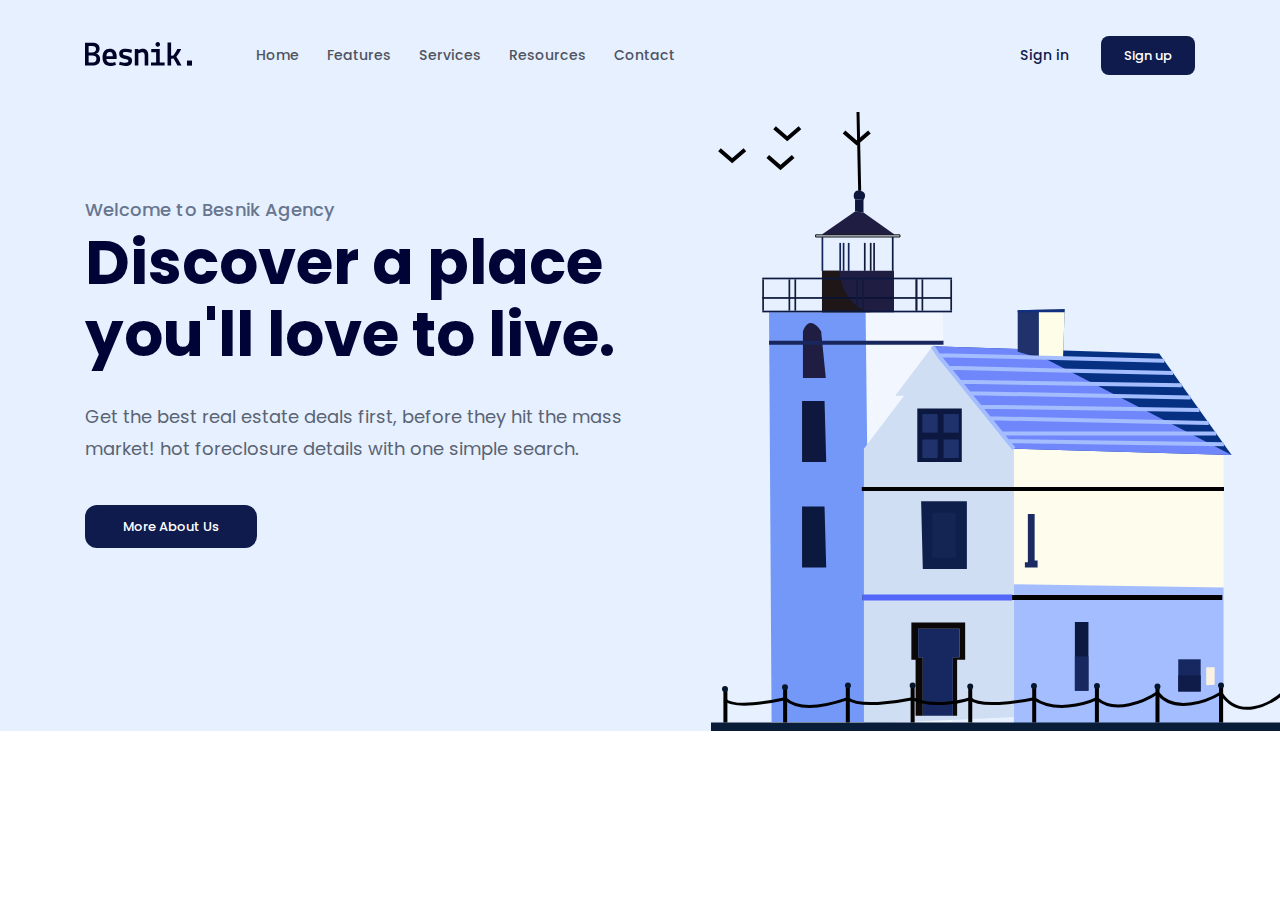
==== Project_01/Index.html @ 4d3e9d17 "add Project 01" ====
﻿<!DOCTYPE html>
<html lang="en">
<head>
    <meta charset="UTF-8">
    <meta name="viewport" content="width=device-width, initial-scale=1.0">
    <title>My Project 01</title>
    <!-- Reset -->
    <link rel="stylesheet" href="./assets/css/reset.css">
    <!-- Favicon -->

    <!-- Font -->
    <link rel="stylesheet" href="./assets/fonts/stylesheet.css">
    <!-- Style -->
    <link rel="stylesheet" href="./assets/css/style.css">
</head>
<body>
    <div class="app">
        <!-- Header -->
        <header class="header">            
            <div class="content">
                <div class="menu">
                    <!-- logo -->
                    <div class="logo">
                        <a href="#!"><img src="./assets/images/logo.svg" alt="Besnik"></a>
                    </div>
                    <!-- Navigation -->
                    <nav class="nav">
                        <ul>
                            <li>
                                <a href="#!">Home</a>
                            </li>
                            <li>
                                <a href="#!">Features</a>
                            </li>
                            <li>
                                <a href="#!">Services</a>
                            </li>
                            <li>
                                <a href="#!">Resources</a>
                            </li>
                            <li>
                                <a href="#!">Contact</a>
                            </li>
                        </ul>
                    </nav>
                    <!-- Action -->
                    <div class="header-action">
                        <a href="#!" class="link">Sign in</a>        
                        <a href="#!" class="btn btn-header">Sign up</a>        
                    </div>
                </div>
            </div>
        </header>
        <!-- Main -->
        <main class="main">
            <div class="hero-wrap">
                <div class="content">
                    <div class="hero">
                        <div class="hero-info">
                            <p class="sub-title">Welcome to Besnik Agency</p>
                            <h1 class="title line-clamp">Discover a place you'll love to live.</h1>
                            <p class="desc line-clamp">Get the best real estate deals first,
                                before they hit the mass market! hot foreclosure details with one simple search.</p>
                            <a href="#!" class="btn btn-act">More About Us</a>
                        </div>
                        <img class="hero-img" src="./assets/images/hero-img.svg" alt="">
                    </div>
                </div>
            </div>
        </main>
        <!-- Footer -->
        <footer class="footer">

        </footer>
    </div>
</body>
</html>
---- Project_01/assets/fonts/stylesheet.css ----
/* =================== Poppins ================ */

@font-face {
    font-family: 'Poppins';
    src: url('./poppins/Poppins-ExtraBold.woff2') format('woff2'),
        url('./poppins/Poppins-ExtraBold.woff') format('woff');
    font-weight: bold;
    font-style: normal;
    font-display: swap;
}

@font-face {
    font-family: 'Poppins';
    src: url('./poppins/Poppins-Bold.woff2') format('woff2'),
        url('./poppins/Poppins-Bold.woff') format('woff');
    font-weight: bold;
    font-style: normal;
    font-display: swap;
}

@font-face {
    font-family: 'Poppins';
    src: url('./poppins/Poppins-BlackItalic.woff2') format('woff2'),
        url('./poppins/Poppins-BlackItalic.woff') format('woff');
    font-weight: 900;
    font-style: italic;
    font-display: swap;
}

@font-face {
    font-family: 'Poppins';
    src: url('./poppins/Poppins-BoldItalic.woff2') format('woff2'),
        url('./poppins/Poppins-BoldItalic.woff') format('woff');
    font-weight: bold;
    font-style: italic;
    font-display: swap;
}

@font-face {
    font-family: 'Poppins';
    src: url('./poppins/Poppins-Black.woff2') format('woff2'),
        url('./poppins/Poppins-Black.woff') format('woff');
    font-weight: 900;
    font-style: normal;
    font-display: swap;
}

@font-face {
    font-family: 'Poppins';
    src: url('./poppins/Poppins-ExtraLight.woff2') format('woff2'),
        url('./poppins/Poppins-ExtraLight.woff') format('woff');
    font-weight: 200;
    font-style: normal;
    font-display: swap;
}

@font-face {
    font-family: 'Poppins';
    src: url('./poppins/Poppins-Italic.woff2') format('woff2'),
        url('./poppins/Poppins-Italic.woff') format('woff');
    font-weight: normal;
    font-style: italic;
    font-display: swap;
}

@font-face {
    font-family: 'Poppins';
    src: url('./poppins/Poppins-ExtraLightItalic.woff2') format('woff2'),
        url('./poppins/Poppins-ExtraLightItalic.woff') format('woff');
    font-weight: 200;
    font-style: italic;
    font-display: swap;
}

@font-face {
    font-family: 'Poppins';
    src: url('./poppins/Poppins-Light.woff2') format('woff2'),
        url('./poppins/Poppins-Light.woff') format('woff');
    font-weight: 300;
    font-style: normal;
    font-display: swap;
}

@font-face {
    font-family: 'Poppins';
    src: url('./poppins/Poppins-ExtraBoldItalic.woff2') format('woff2'),
        url('./poppins/Poppins-ExtraBoldItalic.woff') format('woff');
    font-weight: bold;
    font-style: italic;
    font-display: swap;
}

@font-face {
    font-family: 'Poppins';
    src: url('./poppins/Poppins-LightItalic.woff2') format('woff2'),
        url('./poppins/Poppins-LightItalic.woff') format('woff');
    font-weight: 300;
    font-style: italic;
    font-display: swap;
}

@font-face {
    font-family: 'Poppins';
    src: url('./poppins/Poppins-Medium.woff2') format('woff2'),
        url('./poppins/Poppins-Medium.woff') format('woff');
    font-weight: 500;
    font-style: normal;
    font-display: swap;
}

@font-face {
    font-family: 'Poppins';
    src: url('./poppins/Poppins-Regular.woff2') format('woff2'),
        url('./poppins/Poppins-Regular.woff') format('woff');
    font-weight: normal;
    font-style: normal;
    font-display: swap;
}

@font-face {
    font-family: 'Poppins';
    src: url('./poppins/Poppins-Thin.woff2') format('woff2'),
        url('./poppins/Poppins-Thin.woff') format('woff');
    font-weight: 100;
    font-style: normal;
    font-display: swap;
}

@font-face {
    font-family: 'Poppins';
    src: url('./poppins/Poppins-SemiBold.woff2') format('woff2'),
        url('./poppins/Poppins-SemiBold.woff') format('woff');
    font-weight: 600;
    font-style: normal;
    font-display: swap;
}

@font-face {
    font-family: 'Poppins';
    src: url('./poppins/Poppins-SemiBoldItalic.woff2') format('woff2'),
        url('./poppins/Poppins-SemiBoldItalic.woff') format('woff');
    font-weight: 600;
    font-style: italic;
    font-display: swap;
}

@font-face {
    font-family: 'Poppins';
    src: url('./poppins/Poppins-MediumItalic.woff2') format('woff2'),
        url('./poppins/Poppins-MediumItalic.woff') format('woff');
    font-weight: 500;
    font-style: italic;
    font-display: swap;
}

@font-face {
    font-family: 'Poppins';
    src: url('./poppins/Poppins-ThinItalic.woff2') format('woff2'),
        url('./poppins/Poppins-ThinItalic.woff') format('woff');
    font-weight: 100;
    font-style: italic;
    font-display: swap;
}
---- Project_01/assets/css/style.css ----
﻿
:root{
    --btn-color : #0F1B4C;
    --title-color: #000339;
    --desc-color: #5A6473;
}

html, body{
    scroll-behavior: smooth;
}

html{
    font-size: 62.5%;
}

body{
    font-family: 'Poppins', sans-serif;
    font-size: 1.6rem;
    box-sizing: border-box;
}

a{
    text-decoration: none;
}

/* ===== Common ===== */
.content{
    width: 1110px;
    max-width: calc(100% - 24px);
    margin-left: auto;
    margin-right: auto;
}

.btn{
    background-color: var(--btn-color);
    padding: 1.5rem 3.8rem;    
    border-radius: 12px;
    color: #FFFFFF;
    font-size: 1.3rem;
    font-weight: 500;
}

.line-clamp{
    display: -webkit-box;
    -webkit-line-clamp: var(--line-clamp, 2);
    -webkit-box-orient: vertical;
    overflow: hidden;
    word-break: break-all;
}

/* ===== Header ===== */
.header{
    background: #E6F0FF;
    padding-top: 2.6rem;
}

.menu{
    display: flex;
    align-items: center;
    padding: 1.2rem 0rem;
}

.nav{
    margin-left: 5rem;
}

.nav ul{
    display: flex;
}

.nav ul a{
    display:  inline-block;
    position: relative;
    color: #4F5361;
    padding: 1rem 1.4rem;
    font-size: 1.4rem;
    font-style: normal;
    font-weight: 500;
}

.nav ul a::after{
    content: "";
    position: absolute;
    transform-origin: center;
    display: block;
    width: calc(100% - 2.8rem);
    transform: scale(0,0);
    height: 2px;
    border-radius: 0.7px;
    background: var(--btn-color);
}

.nav ul a:hover::after{
    transform: scale(1,1);
    transition: transform 0.3s linear;
}

.header-action{
    margin-left: auto;
}

.header-action .link{
    padding: 10px;
    color: var(--btn-color);
    font-size: 1.4rem;
    font-weight: 500;
}

.header-action .btn-header{
    padding: 1rem 2.3rem;
    margin-left: 1.8rem;
    border-radius: 8px;
}

/* ===== Main ====== */
.hero-wrap{
    padding-top: 2.7rem;
    background: #E6F0FF;
    
}

.hero{
    display: flex;
    position: relative;
    min-height: 62rem ;
}

.hero-info{
    margin: 9rem 0rem;
    width: 559px;   
}

.hero-info .sub-title{
    color: #687690;
    font-size: 1.8rem;
    font-weight: 500;
    letter-spacing: 0.18px;
}

.hero-info .title{
    margin-top: 0.8rem;
    color: #000336;
    font-size: 6.1rem;
    font-weight: 700;
    line-height: 1.18;
}

.hero-info .desc{
    margin-top: 3rem;
    color: var(--desc-color);
    font-size: 1.8rem;
    font-weight: 400;
    line-height: 1.77;
    font-style: normal;
}

.hero-info .btn-act{
    display: inline-block;
    margin-top: 40px;
}

.hero .hero-img{
    position: absolute;
    right: -100px;
    bottom: 0px;
}
/* ===== Footer ===== */
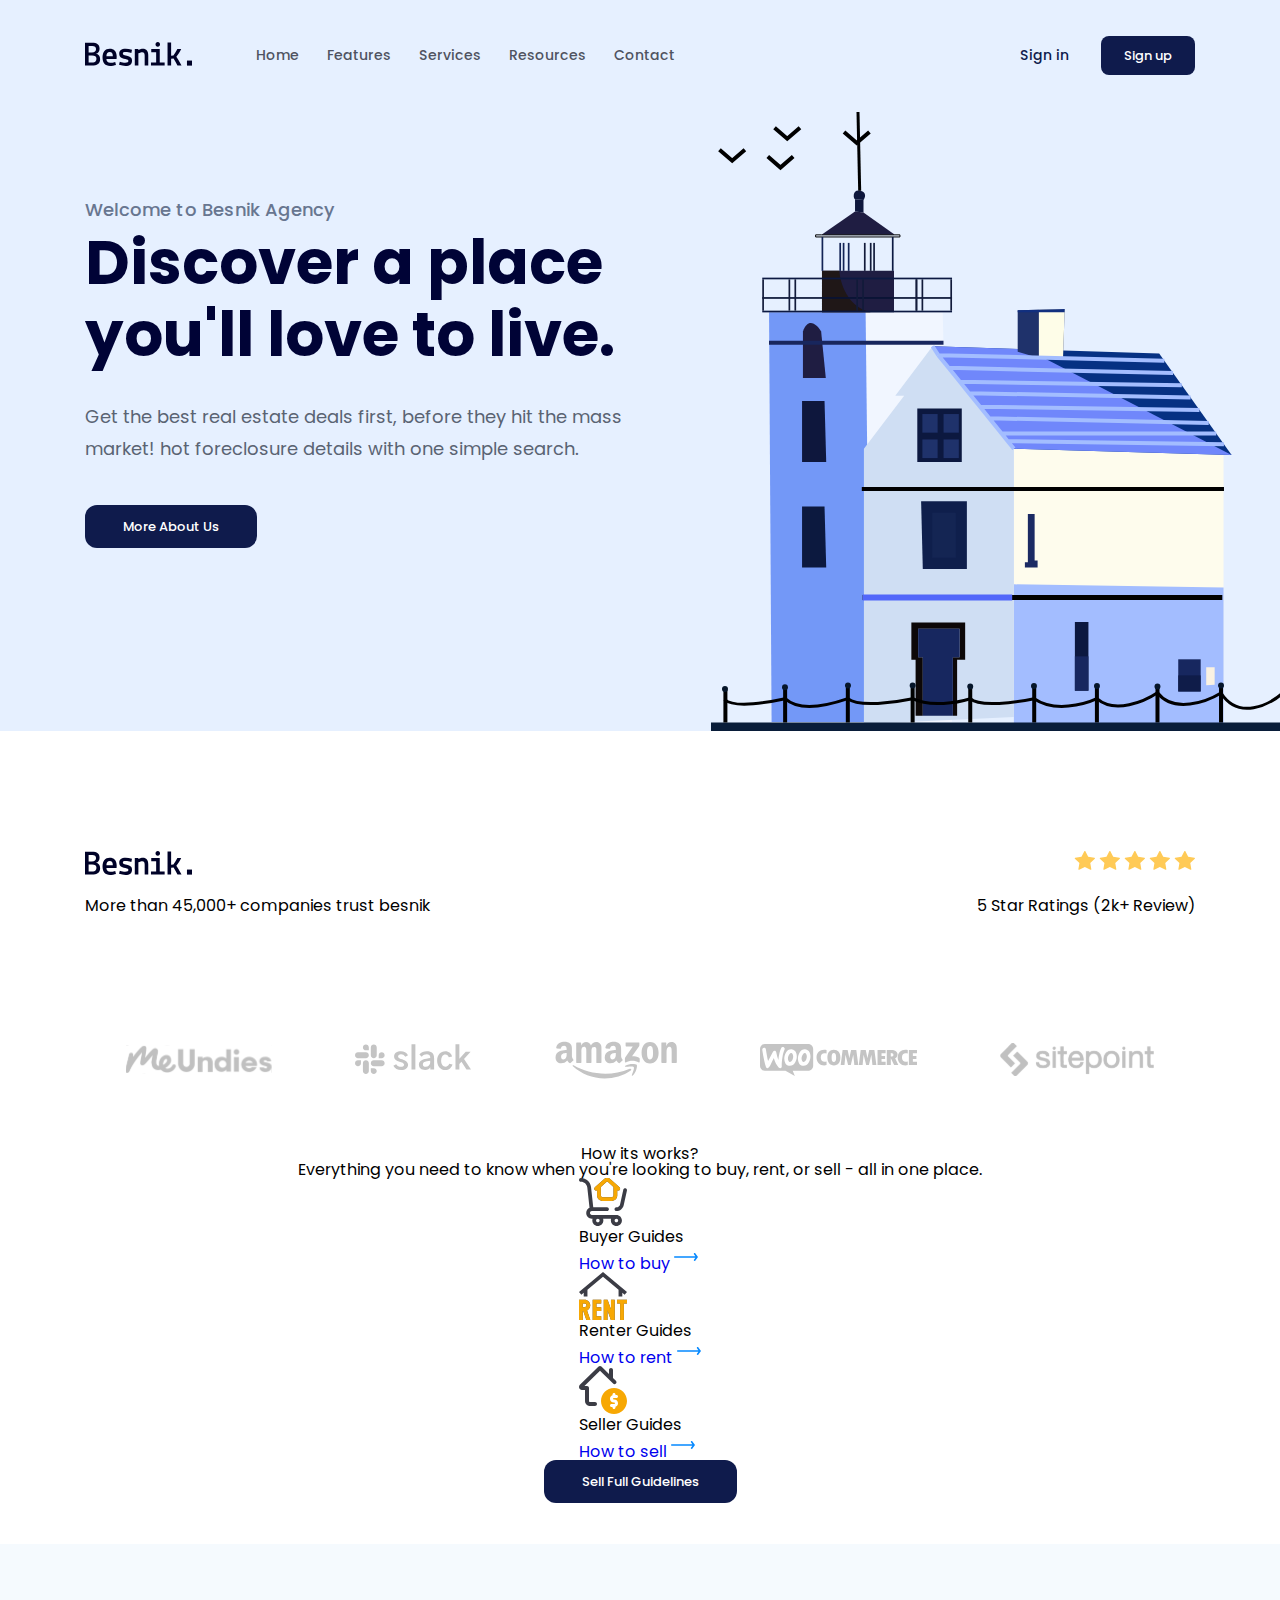
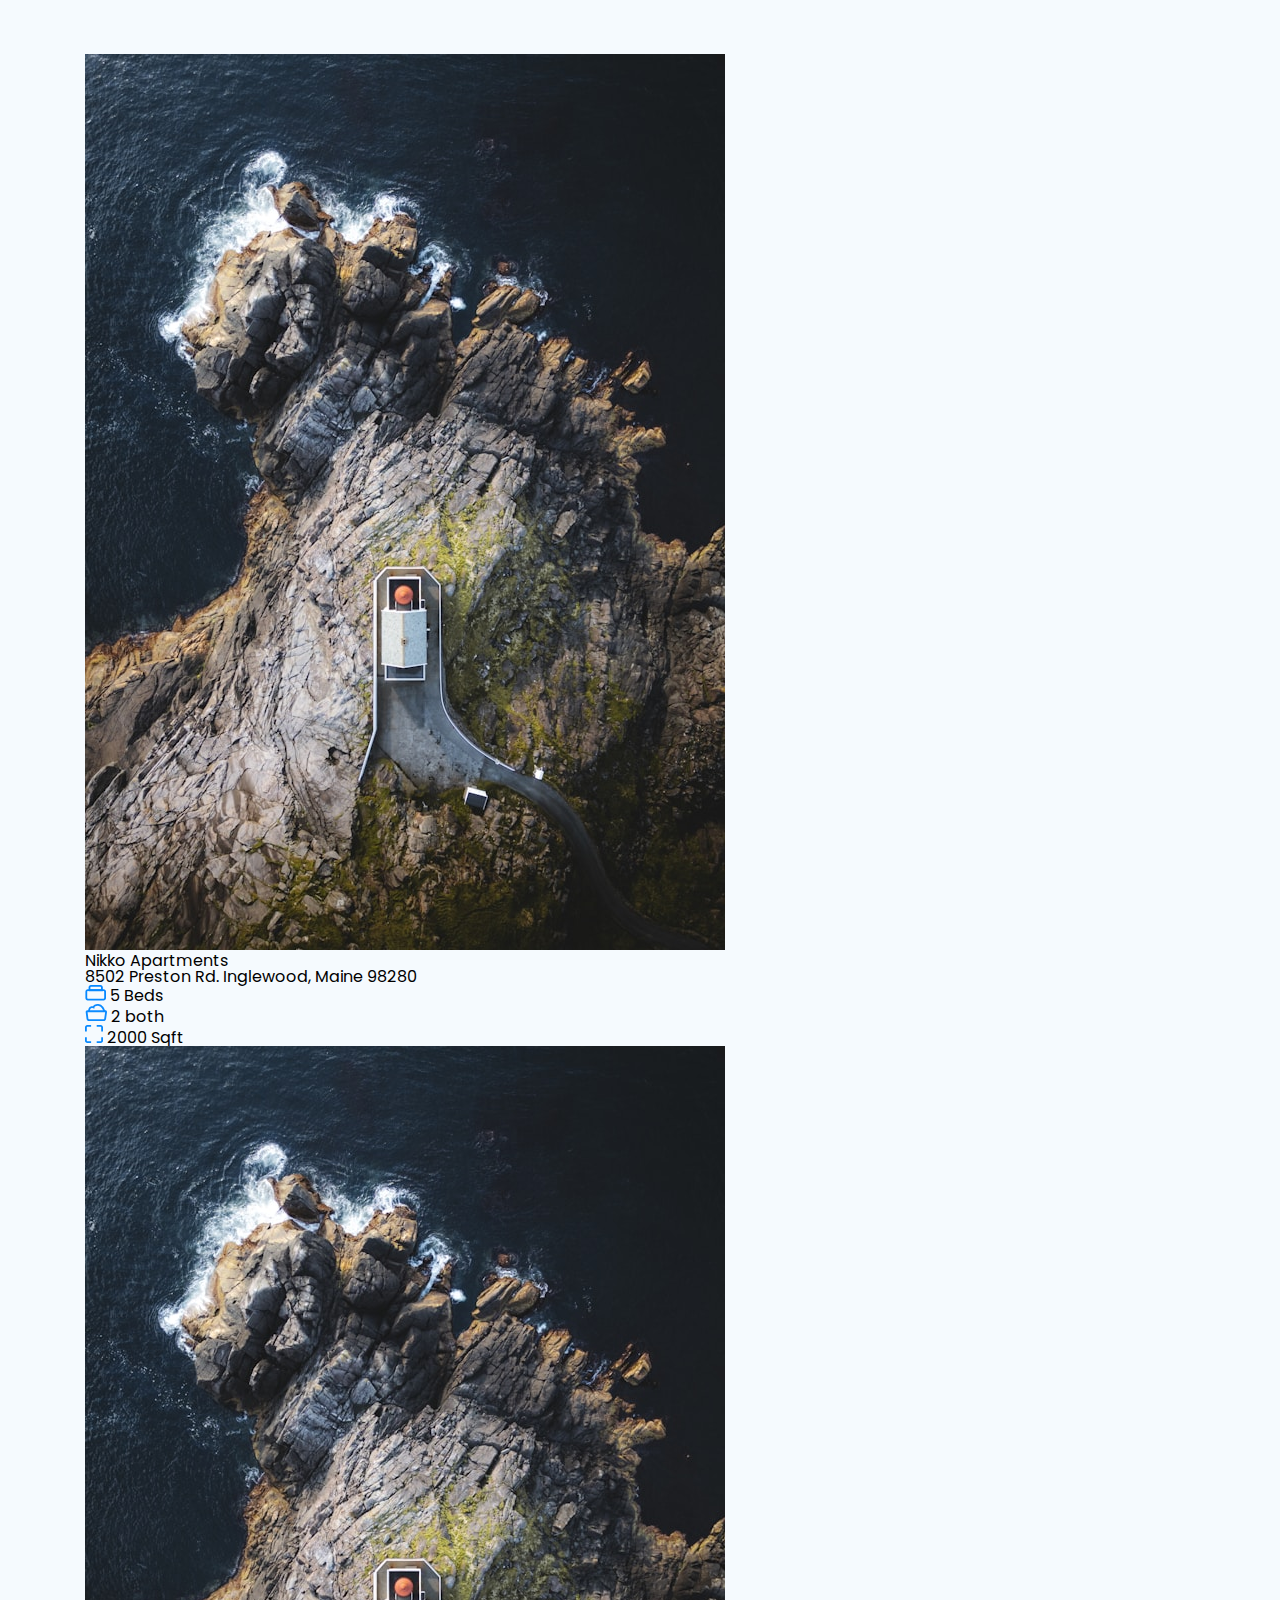
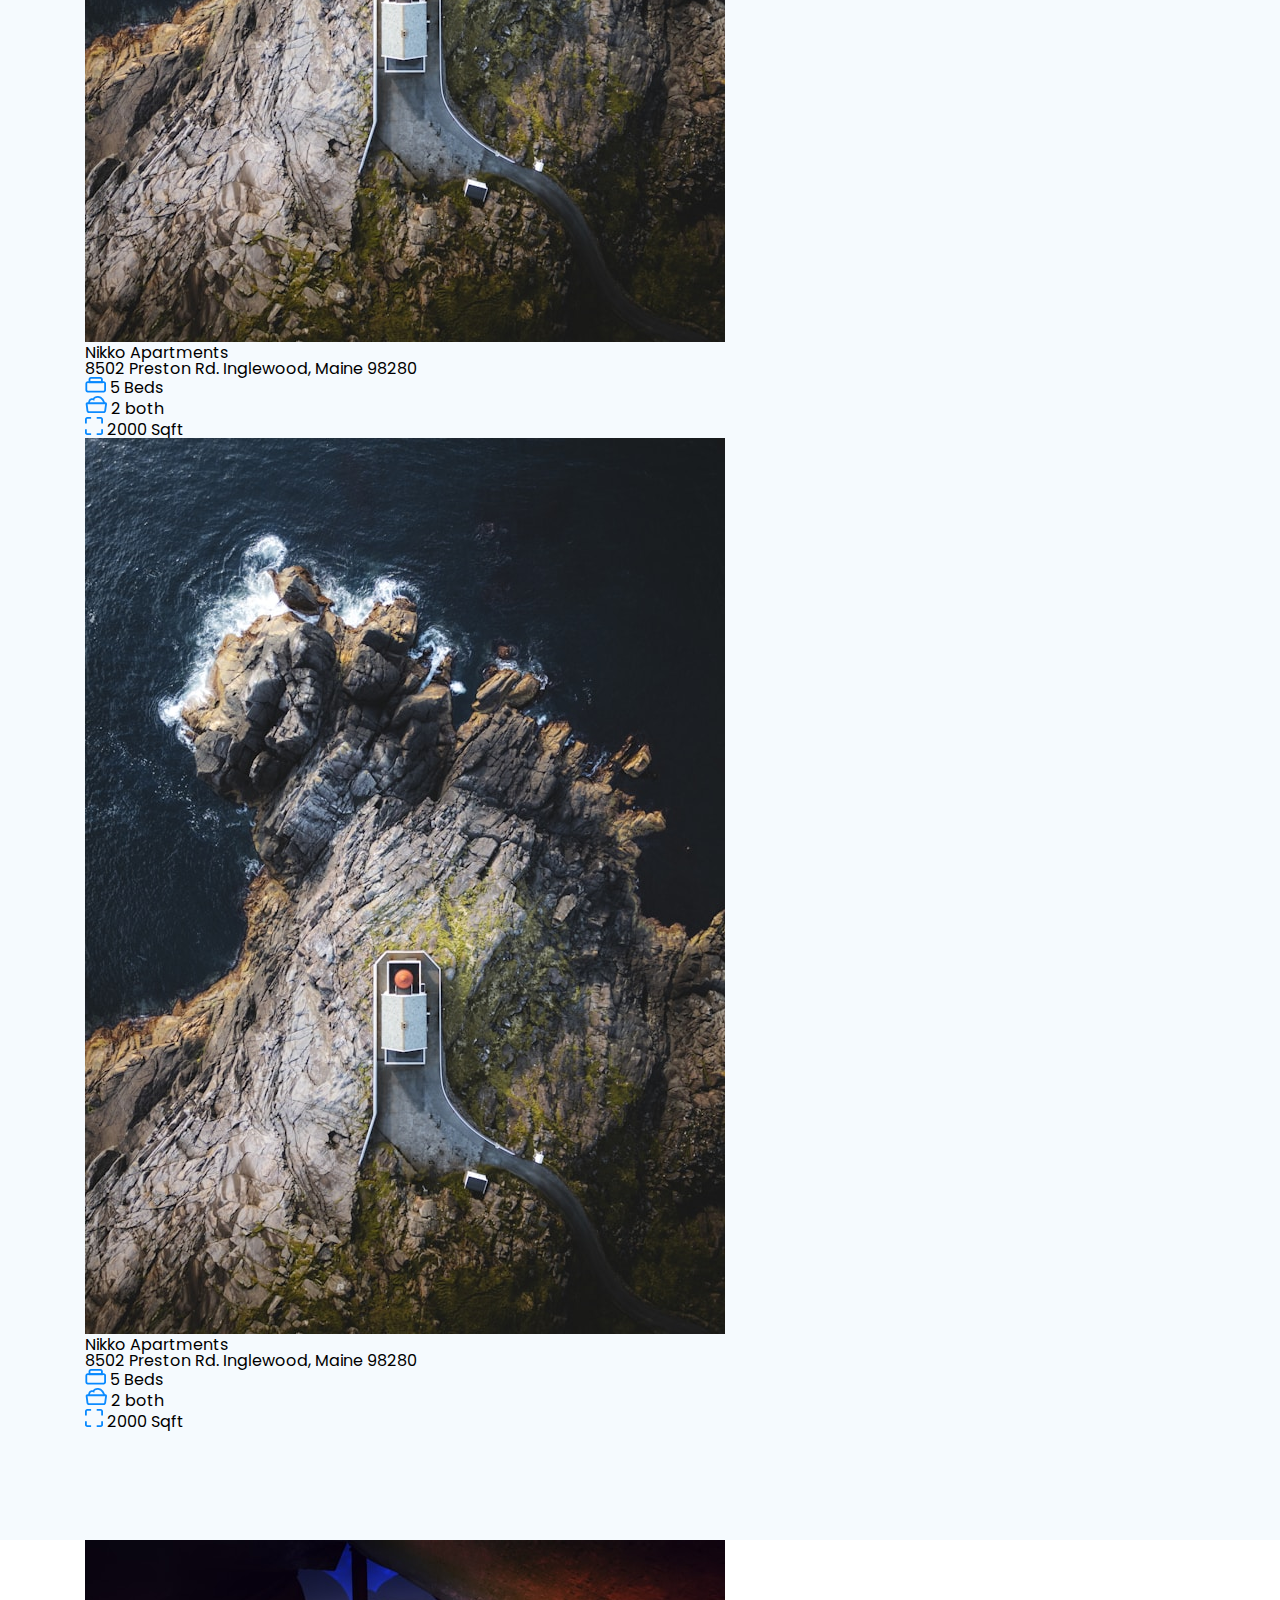
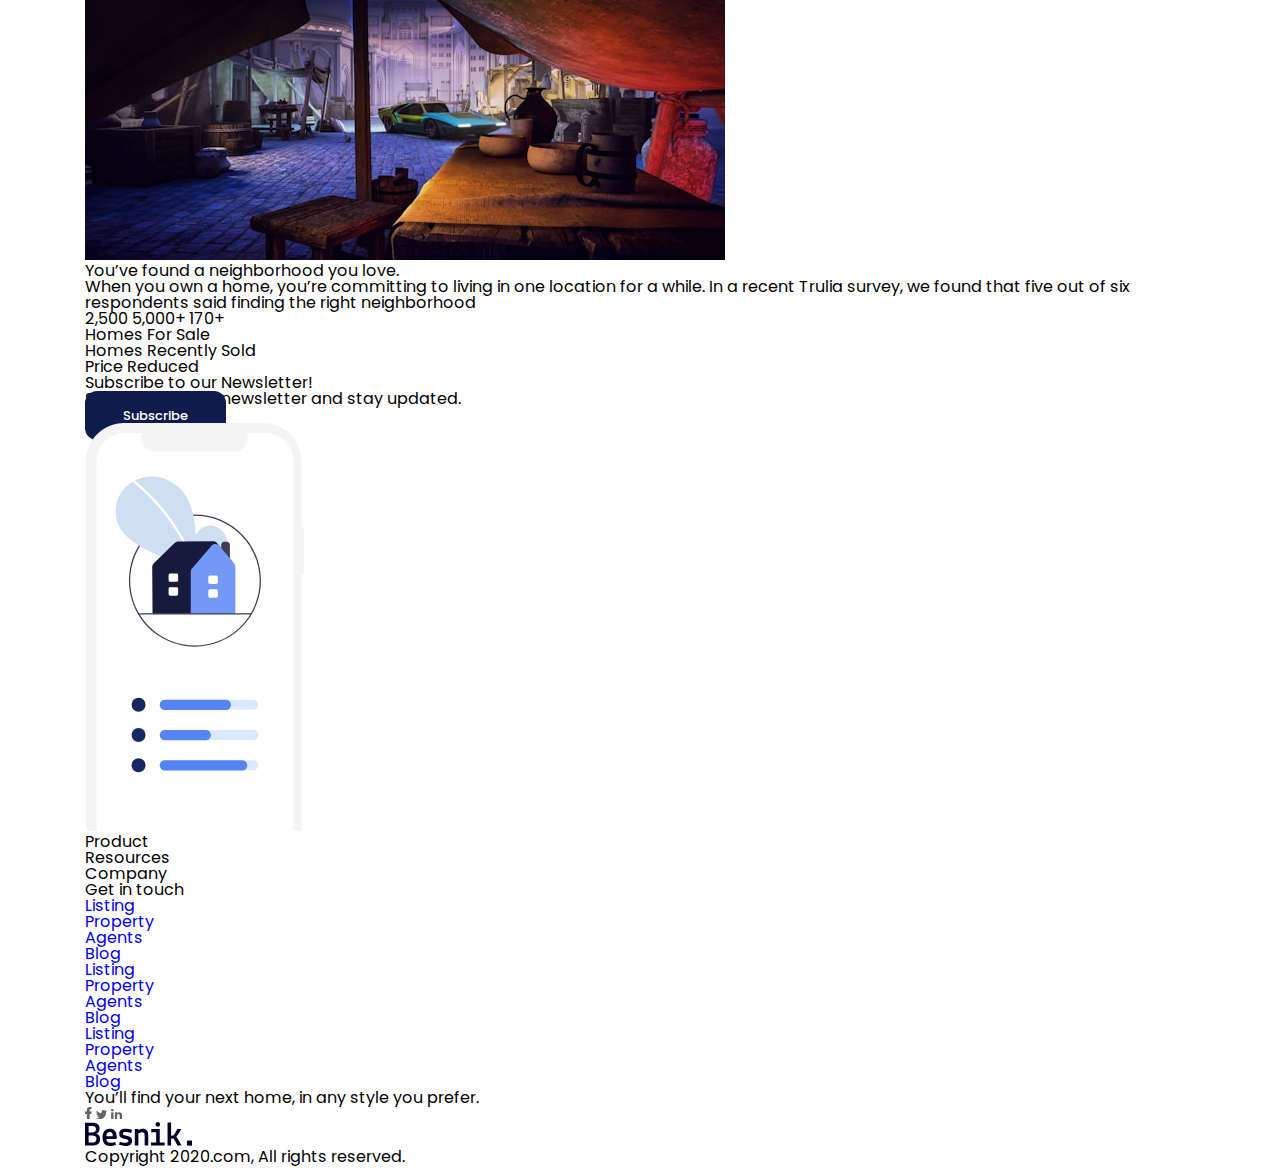
==== commit 2189b7f3: "add source for index.html" ====
--- a/Project_01/Index.html
+++ b/Project_01/Index.html
@@ -53,6 +53,7 @@
         </header>
         <!-- Main -->
         <main class="main">
+            <!-- Hero -->
             <div class="hero-wrap">
                 <div class="content">
                     <div class="hero">
@@ -67,10 +68,231 @@
                     </div>
                 </div>
             </div>
+            <!-- Client -->
+             <div class="client">
+                <div class="content">
+                    <div class="row">
+                        <img src="./assets/images/logo.svg" alt="Besnik.">
+                        <div class="client-start">
+                            <img src="./assets/images/star.svg" alt="Start">
+                            <img src="./assets/images/star.svg" alt="Start">
+                            <img src="./assets/images/star.svg" alt="Start">
+                            <img src="./assets/images/star.svg" alt="Start">
+                            <img src="./assets/images/star.svg" alt="Start">
+                        </div>
+                    </div>
+
+                    <div class="row">
+                        <p class="desc">More than 45,000+ companies trust besnik</p>
+                        <p class="rate-desc">5 Star Ratings (2k+ Review)</p>
+                    </div>
+
+                    <div class="row row-logo">
+                        <a href="#!"><img src="./assets/images/logo-meundies.svg" alt="me-undies" class="client-logo"></a>
+                        <a href="#!"><img src="./assets/images/logo-slack.svg" alt="slack" class="client-logo"></a>
+                        <a href="#!"><img src="./assets/images/logo-amazon.svg" alt="amazon" class="client-logo"></a>
+                        <a href="#!"><img src="./assets/images/logo-woocommerce.svg" alt="woo-commerce" class="client-logo"></a>
+                        <a href="#!"><img src="./assets/images/logo-sitepoint.svg" alt="site-point" class="client-logo"></a>
+                    </div>
+                </div>
+             </div>
+             <!-- Guides -->
+             <div class="guides">
+                <div class="content guide-content">
+                    <h2 class="title">How its works?</h2>
+                    <p class="desc">Everything you need to know when you're looking to buy, rent, or sell - all in one place.</p>
+                    <div class="guide-info">
+                        <div class="guide">
+                            <img class="guide-logo" src="./assets/images/guide.svg" alt="Buyer Guides">
+                            <h3 class="title">Buyer Guides</h3>
+                            <a href="#!" class="link">How to buy <img src="./assets/images/arrow-right.svg" alt="right"></a>
+                        </div>
+                        <div class="guide">
+                            <img class="guide-logo" src="./assets/images/renter.svg" alt="Renter Guides">
+                            <h3 class="title">Renter Guides</h3>
+                            <a href="#!" class="link">How to rent <img src="./assets/images/arrow-right.svg" alt="right"></a>
+                        </div>
+                        <div class="guide">
+                            <img class="guide-logo" src="./assets/images/seller.svg" alt="Seller Guides">
+                            <h3 class="title">Seller Guides</h3>
+                            <a href="#!" class="link">How to sell <img src="./assets/images/arrow-right.svg" alt="right"></a>
+                        </div>
+                    </div>
+                    <a href="" class="btn">Sell Full Guidelines</a>
+                </div>
+             </div>
+             <!-- Features -->
+             <div class="features">
+                <div class="content">
+                    <h2 class="title"></h2>
+                    <div class="row">
+                        <p class="desc"></p>
+                        <p class="feature-link"></p>
+                    </div>
+                    <div class="row">
+                        <div class="feature">
+                            <img src="./assets/images/featured-thumb1.jpg" alt="Nikko Apartments">
+                            <h3 class="title">Nikko Apartments</h3>
+                            <p class="feature-desc">8502 Preston Rd. Inglewood, Maine 98280</p>
+                            <div class="feature-info">
+                                <div class="info">
+                                    <img src="./assets/images/bed.svg" alt="5 Beds">
+                                    <span class="label">5 Beds</span>
+                                </div>
+                                <div class="info">
+                                    <img src="./assets/images/both.svg" alt="2 both">
+                                    <span class="label">2 both</span>
+                                </div>
+                                <div class="info">
+                                    <img src="./assets/images/sqft.svg" alt="2000 Sqft">
+                                    <span class="label">2000 Sqft</span>
+                                </div>
+                            </div>
+                        </div>
+                        <div class="feature">
+                            <img src="./assets/images/featured-thumb1.jpg" alt="Nikko Apartments">
+                            <h3 class="title">Nikko Apartments</h3>
+                            <p class="feature-desc">8502 Preston Rd. Inglewood, Maine 98280</p>
+                            <div class="feature-info">
+                                <div class="info">
+                                    <img src="./assets/images/bed.svg" alt="5 Beds">
+                                    <span class="label">5 Beds</span>
+                                </div>
+                                <div class="info">
+                                    <img src="./assets/images/both.svg" alt="2 both">
+                                    <span class="label">2 both</span>
+                                </div>
+                                <div class="info">
+                                    <img src="./assets/images/sqft.svg" alt="2000 Sqft">
+                                    <span class="label">2000 Sqft</span>
+                                </div>
+                            </div>
+                        </div>
+                        <div class="feature">
+                            <img src="./assets/images/featured-thumb1.jpg" alt="Nikko Apartments">
+                            <h3 class="title">Nikko Apartments</h3>
+                            <p class="feature-desc">8502 Preston Rd. Inglewood, Maine 98280</p>
+                            <div class="feature-info">
+                                <div class="info">
+                                    <img src="./assets/images/bed.svg" alt="5 Beds">
+                                    <span class="label">5 Beds</span>
+                                </div>
+                                <div class="info">
+                                    <img src="./assets/images/both.svg" alt="2 both">
+                                    <span class="label">2 both</span>
+                                </div>
+                                <div class="info">
+                                    <img src="./assets/images/sqft.svg" alt="2000 Sqft">
+                                    <span class="label">2000 Sqft</span>
+                                </div>
+                            </div>
+                        </div>  
+                    </div>
+                </div>
+             </div>
+             <!-- Stats -->
+             <div class="stats">
+                <div class="content">
+                    <div class="row">
+                        <div class="thumb">
+                            <img src="./assets/images/img-block.jpg" alt="You’ve found a neighborhood you love.">
+                        </div>
+                        <div class="stats-info">
+                            <h3 class="title">You’ve found a neighborhood you love.</h3>
+                            <p class="desc">When you own a home, you’re committing to living in one location for a while. In a recent Trulia survey, we found that five out of six respondents said finding the right neighborhood </p>
+                        </div>
+                    </div>
+                    <div class="row">
+                        <strong class="value">2,500</strong>
+                        <strong class="value">5,000+</strong>
+                        <strong class="value">170+</strong>
+                    </div>
+                    <div class="row">
+                        <p>Homes For Sale</p>
+                        <p>Homes Recently Sold</p>
+                        <p>Price Reduced</p>
+                    </div>
+                </div>
+             </div>
+             <!-- Subscribe -->
+             <div class="subcribe">
+                <div class="content">
+                    <div class="subcribe-info">
+                        <h2 class="title">Subscribe to our Newsletter!</h2>
+                        <p class="desc">Subscribe to our newsletter and stay updated.</p>
+                        <a href="#!" class="btn">Subscribe</a>
+                    </div>
+                    <img src="./assets/images/news-letter.svg" alt="Subscribe to our Newsletter!">
+                </div>
+             </div>
         </main>
         <!-- Footer -->
         <footer class="footer">
-
+            <div class="content">
+                <div class="row">
+                    <h3 class="heading">Product</h3>
+                    <h3 class="heading">Resources</h3>
+                    <h3 class="heading">Company</h3>
+                    <h3 class="heading">Get in touch</h3>
+                </div>
+
+                <div class="row">
+                    <ul>
+                        <li>
+                            <a href="#!">Listing</a>
+                        </li>
+                        <li>
+                            <a href="#!">Property</a>
+                        </li>
+                        <li>
+                            <a href="#!">Agents</a>
+                        </li>
+                        <li>
+                            <a href="#!">Blog</a>
+                        </li>
+                    </ul>
+                    <ul>
+                        <li>
+                            <a href="#!">Listing</a>
+                        </li>
+                        <li>
+                            <a href="#!">Property</a>
+                        </li>
+                        <li>
+                            <a href="#!">Agents</a>
+                        </li>
+                        <li>
+                            <a href="#!">Blog</a>
+                        </li>
+                    </ul>
+                    <ul>
+                        <li>
+                            <a href="#!">Listing</a>
+                        </li>
+                        <li>
+                            <a href="#!">Property</a>
+                        </li>
+                        <li>
+                            <a href="#!">Agents</a>
+                        </li>
+                        <li>
+                            <a href="#!">Blog</a>
+                        </li>
+                    </ul>
+                    <div class="footer-info">
+                        <p class="desc">You’ll find your next home, in any style you prefer.</p>
+                        <div class="social-icon">
+                            <img src="./assets/images/facebook.svg" alt="Facebook">
+                            <img src="./assets/images/twitter.svg" alt="Twitter">
+                            <img src="./assets/images/linkedin.svg" alt="Linkedin">
+                        </div>
+                    </div>
+                </div>
+                <div class="row">
+                    <img src="./assets/images/logo.svg" alt="Besnik." class="logo">
+                    <p class="copyright">Copyright 2020.com, All rights reserved.</p>
+                </div>
+            </div>
         </footer>
     </div>
 </body>
--- a/Project_01/assets/css/style.css
+++ b/Project_01/assets/css/style.css
@@ -164,4 +164,59 @@
     right: -100px;
     bottom: 0px;
 }
+
+/* ===== Client ===== */
+.client{
+    margin-top: 7.9rem;
+    padding: 4.1rem 0rem;
+}
+
+.client .row{
+    display: flex;
+    justify-content: space-between;
+}
+
+.client .row:not(:first-child, :last-child){
+    margin-top: 2.3rem;
+}
+
+.client .row-logo{
+    margin-top: 10rem;
+}
+
+.client .row-logo a{
+    display:  flex;
+    align-items: center;
+    height: 9.1rem;
+    padding: 0rem 4.1rem;
+    border-radius: 12px;
+}
+
+.client .row-logo a:hover{
+    box-shadow: 0px 10px 20px rgba(0, 0, 0, 0.1);
+}
+
+/* =====Guides ===== */
+.guide-content{
+    display: flex;
+    flex-direction: column;
+    align-items: center;
+}
+
+
+/* ==== Features ===== */
+.features{
+    margin-top: 4.1rem;
+    padding: 11rem 0rem;
+    background: #F5FAFE;
+}
+
+
+
+
+/* ===== Stats ==== */
+
+
+
+
 /* ===== Footer ===== */
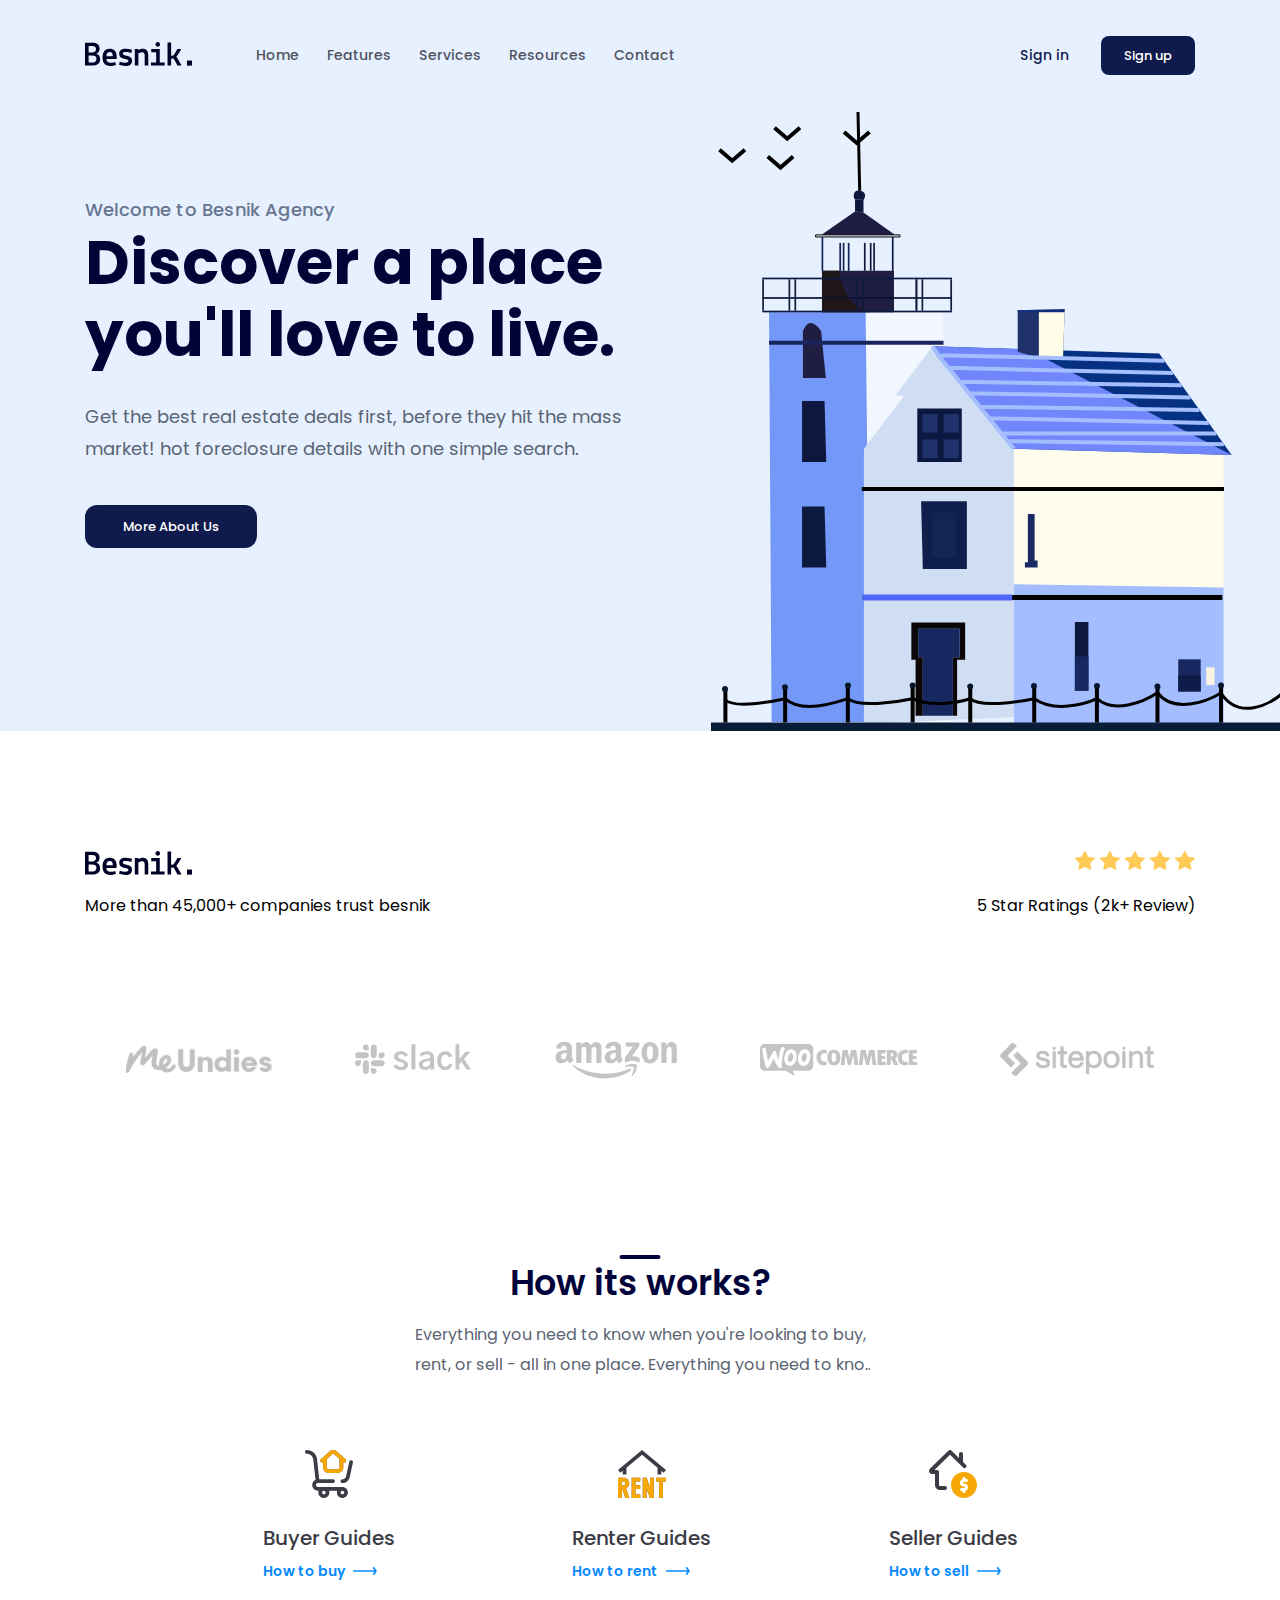
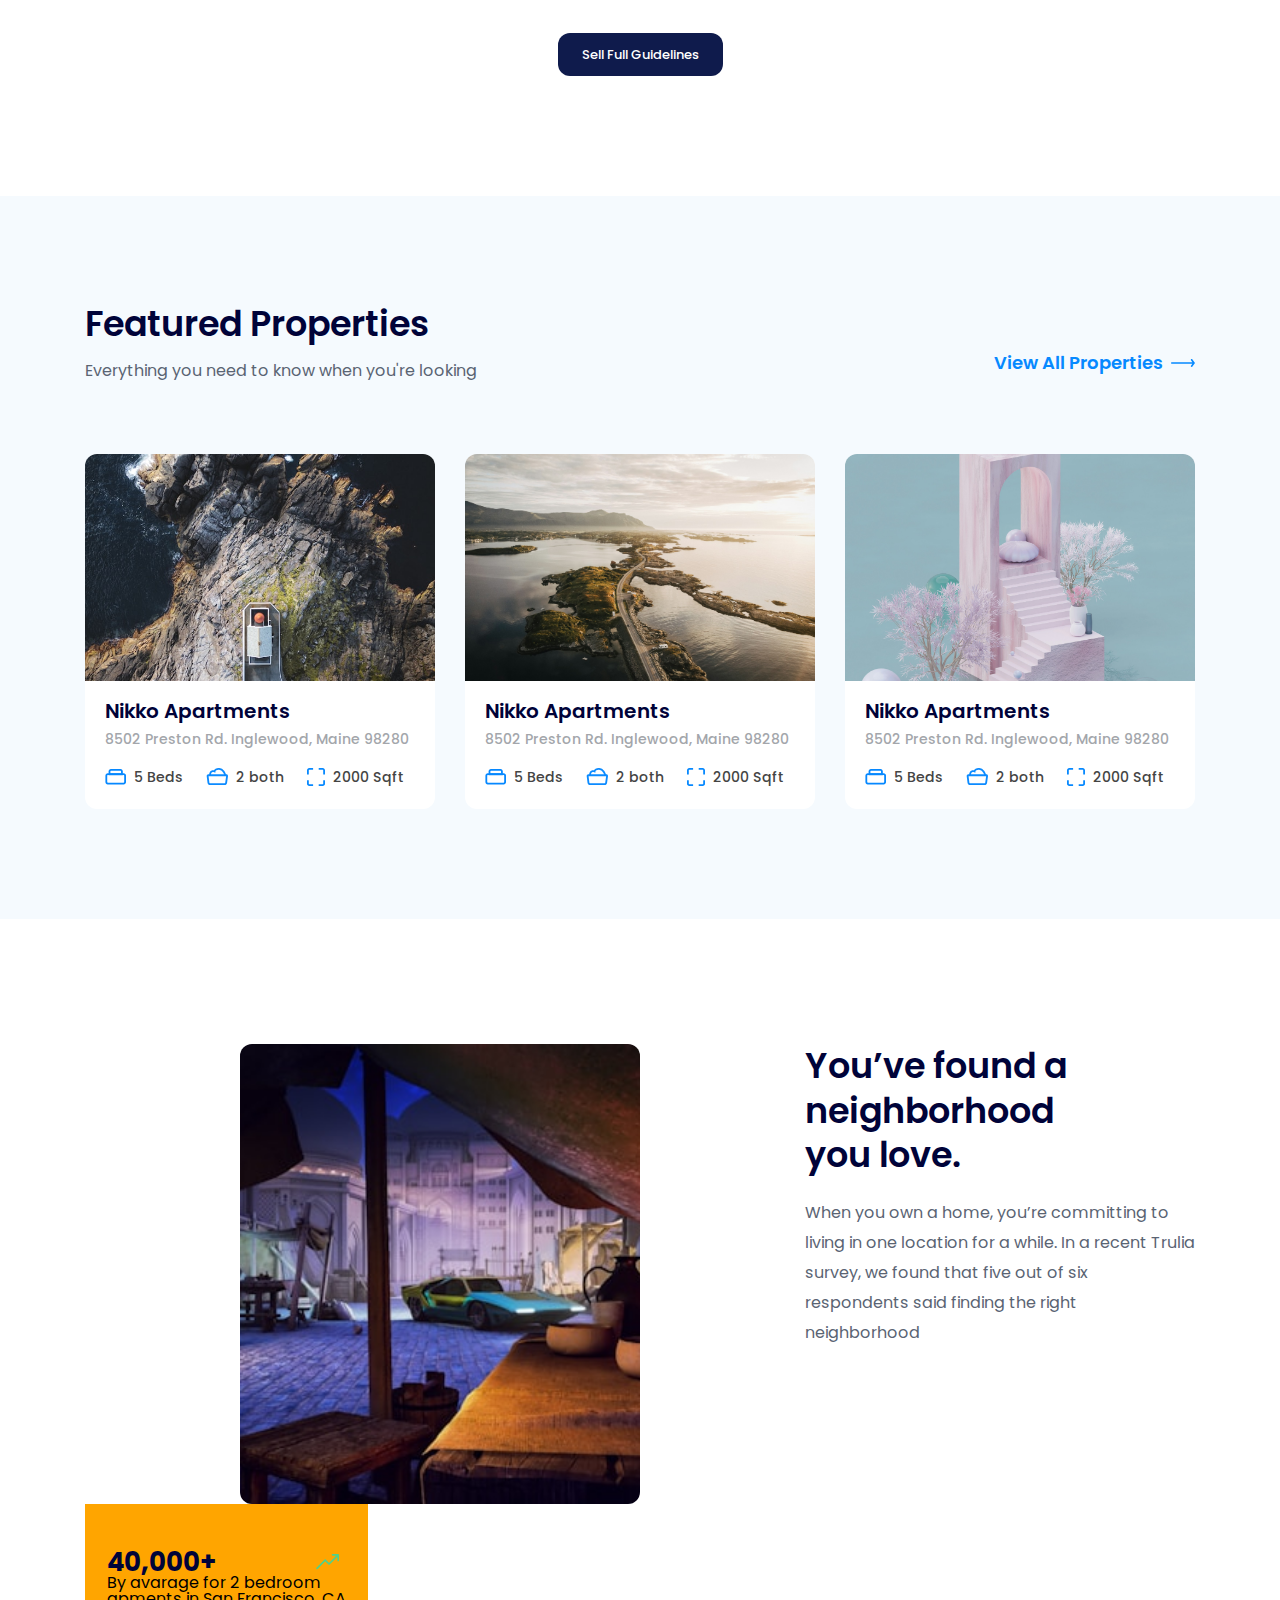
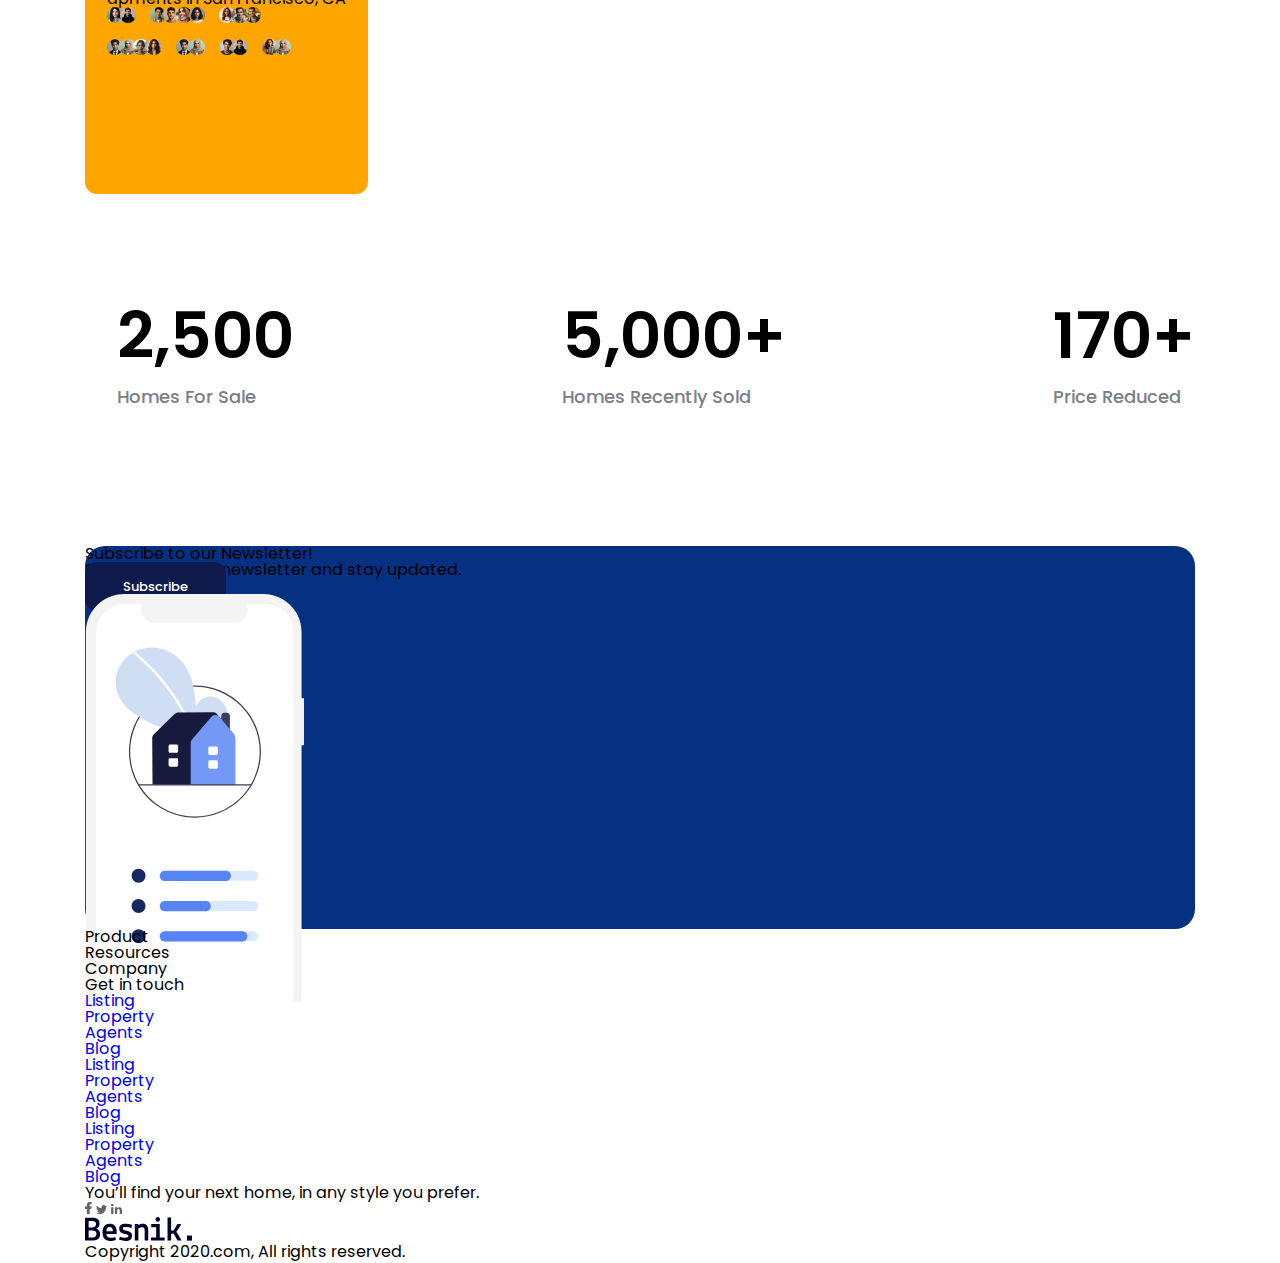
==== commit 0d4fca1a: "add css for Stats" ====
--- a/Project_01/Index.html
+++ b/Project_01/Index.html
@@ -99,8 +99,8 @@
              <!-- Guides -->
              <div class="guides">
                 <div class="content guide-content">
-                    <h2 class="title">How its works?</h2>
-                    <p class="desc">Everything you need to know when you're looking to buy, rent, or sell - all in one place.</p>
+                    <h2 class="heading">How its works?</h2>
+                    <p class="desc line-clamp">Everything you need to know when you're looking to buy, rent, or sell - all in one place. Everything you need to know when you're looking to buy, rent, or sell - all in one place.</p>
                     <div class="guide-info">
                         <div class="guide">
                             <img class="guide-logo" src="./assets/images/guide.svg" alt="Buyer Guides">
@@ -118,20 +118,20 @@
                             <a href="#!" class="link">How to sell <img src="./assets/images/arrow-right.svg" alt="right"></a>
                         </div>
                     </div>
-                    <a href="" class="btn">Sell Full Guidelines</a>
+                    <a href="" class="btn guide-act">Sell Full Guidelines</a>
                 </div>
              </div>
              <!-- Features -->
              <div class="features">
                 <div class="content">
-                    <h2 class="title"></h2>
-                    <div class="row">
-                        <p class="desc"></p>
-                        <p class="feature-link"></p>
-                    </div>
-                    <div class="row">
+                    <h2 class="heading">Featured Properties</h2>
+                    <div class="row">
+                        <p class="desc">Everything you need to know when you're looking</p>
+                        <a href="#!" class="feature-link">View All Properties <img src="./assets/images/arrow-right.svg" alt="arrow-right"></a>
+                    </div>
+                    <div class="row feature-row">
                         <div class="feature">
-                            <img src="./assets/images/featured-thumb1.jpg" alt="Nikko Apartments">
+                            <img class="thumb" src="./assets/images/featured-thumb1.jpg" alt="Nikko Apartments">
                             <h3 class="title">Nikko Apartments</h3>
                             <p class="feature-desc">8502 Preston Rd. Inglewood, Maine 98280</p>
                             <div class="feature-info">
@@ -150,7 +150,7 @@
                             </div>
                         </div>
                         <div class="feature">
-                            <img src="./assets/images/featured-thumb1.jpg" alt="Nikko Apartments">
+                            <img class="thumb" src="./assets/images/featured-thumb2.jpg" alt="Nikko Apartments">
                             <h3 class="title">Nikko Apartments</h3>
                             <p class="feature-desc">8502 Preston Rd. Inglewood, Maine 98280</p>
                             <div class="feature-info">
@@ -169,7 +169,7 @@
                             </div>
                         </div>
                         <div class="feature">
-                            <img src="./assets/images/featured-thumb1.jpg" alt="Nikko Apartments">
+                            <img class="thumb" src="./assets/images/featured-thumb3.jpg" alt="Nikko Apartments">
                             <h3 class="title">Nikko Apartments</h3>
                             <p class="feature-desc">8502 Preston Rd. Inglewood, Maine 98280</p>
                             <div class="feature-info">
@@ -194,8 +194,51 @@
              <div class="stats">
                 <div class="content">
                     <div class="row">
-                        <div class="thumb">
-                            <img src="./assets/images/img-block.jpg" alt="You’ve found a neighborhood you love.">
+                        <div class="image-block">
+                            <img class="thumb" src="./assets/images/img-block.jpg" alt="You’ve found a neighborhood you love.">
+                            <div class="trend">
+                                <div class="trend-value">
+                                    <strong>40,000+</strong>
+                                    <img src="./assets/images/arrow-trend-up.svg" alt="">
+                                </div>
+                                <p class="desc">By avarage for 2 bedroom apments in San Francisco, CA</p>
+                                <div class="separate"></div>
+                                <div class="user-sub">
+                                    <div class="avatar-group">
+                                        <img src="./assets/images/avatar-1.jpg" alt="" class="avatar">
+                                        <img src="./assets/images/avatar-2.jpg" alt="" class="avatar">
+                                    </div>
+                                    <div class="avatar-group">
+                                        <img src="./assets/images/avatar-3.jpg" alt="" class="avatar">
+                                        <img src="./assets/images/avatar-4.jpg" alt="" class="avatar">
+                                        <img src="./assets/images/avatar-5.jpg" alt="" class="avatar">
+                                        <img src="./assets/images/avatar-6.jpg" alt="" class="avatar">
+                                    </div>
+                                    <div class="avatar-group">
+                                        <img src="./assets/images/avatar-7.jpg" alt="" class="avatar">
+                                        <img src="./assets/images/avatar-8.jpg" alt="" class="avatar">
+                                        <img src="./assets/images/avatar-9.jpg" alt="" class="avatar">
+                                    </div>
+                                    <div class="avatar-group">
+                                        <img src="./assets/images/avatar-10.jpg" alt="" class="avatar">
+                                        <img src="./assets/images/avatar-11.jpg" alt="" class="avatar">
+                                        <img src="./assets/images/avatar-12.jpg" alt="" class="avatar">
+                                        <img src="./assets/images/avatar-13.jpg" alt="" class="avatar">
+                                    </div>
+                                    <div class="avatar-group">
+                                        <img src="./assets/images/avatar-10.jpg" alt="" class="avatar">
+                                        <img src="./assets/images/avatar-11.jpg" alt="" class="avatar">
+                                    </div>
+                                    <div class="avatar-group">
+                                        <img src="./assets/images/avatar-14.jpg" alt="" class="avatar">
+                                        <img src="./assets/images/avatar-2.jpg" alt="" class="avatar">
+                                    </div>
+                                    <div class="avatar-group">
+                                        <img src="./assets/images/avatar-15.jpg" alt="" class="avatar">
+                                        <img src="./assets/images/avatar-11.jpg" alt="" class="avatar">
+                                    </div>
+                                </div>
+                            </div>
                         </div>
                         <div class="stats-info">
                             <h3 class="title">You’ve found a neighborhood you love.</h3>
@@ -203,14 +246,18 @@
                         </div>
                     </div>
                     <div class="row">
-                        <strong class="value">2,500</strong>
-                        <strong class="value">5,000+</strong>
-                        <strong class="value">170+</strong>
-                    </div>
-                    <div class="row">
-                        <p>Homes For Sale</p>
-                        <p>Homes Recently Sold</p>
-                        <p>Price Reduced</p>
+                        <div class="value">
+                            <strong>2,500</strong>
+                            <p>Homes For Sale</p>
+                        </div>
+                        <div class="value">
+                            <strong>5,000+</strong>
+                            <p>Homes Recently Sold</p>
+                        </div>
+                        <div class="value">
+                            <strong>170+</strong>
+                            <p>Price Reduced</p>
+                        </div>
                     </div>
                 </div>
              </div>
--- a/Project_01/assets/css/style.css
+++ b/Project_01/assets/css/style.css
@@ -197,12 +197,77 @@
 }
 
 /* =====Guides ===== */
+
+.guides{
+    margin-top: 40px;
+    padding: 79px 0px;
+}
+
 .guide-content{
-    display: flex;
-    flex-direction: column;
-    align-items: center;
-}
-
+    text-align: center;
+}
+
+.guide-content .heading{
+    position: relative;
+    color: var(--title-color);
+    font-size: 3.5rem;
+    font-style: normal;
+    font-weight: 600;
+    line-height: 1;
+}
+
+.guide-content .heading::before{
+    content: "";
+    position: absolute;
+    top: -10px;
+    left: 50%;
+    width: 4.1rem;
+    height: 4px;
+    background: var(--title-color);
+    border-radius: 12px;
+    transform:translateX(-50%)
+}
+
+.guide-content .desc{
+    margin: 20px auto 0px;
+    color: #5A6473;
+    font-size: 1.6rem;
+    font-weight: 400;
+    line-height: 1.87;
+    width: 459px;
+}
+
+.guide-content .guide-info{
+    display: flex;
+    justify-content: space-evenly;
+    margin-top: 70px;
+}
+
+.guide .title{
+    margin-top: 26px;
+    color: #3B3C45;
+    font-size: 2rem;
+    font-weight: 500;
+    line-height: 1.1;
+}
+
+.guide .link{
+    display: flex;
+    margin-top: 10px;
+    align-items: center;
+    color: #0689FF;
+    font-size: 1.4rem;
+    font-weight: 600;
+    gap: 8px;
+}
+
+.guide-content .guide-act{
+    display: inline-block;
+    margin-top: 50px;
+    font-size: 1.3rem;
+    font-weight: 500;
+    padding: 1.5rem 2.4rem;
+}
 
 /* ==== Features ===== */
 .features{
@@ -211,10 +276,230 @@
     background: #F5FAFE;
 }
 
-
-
-
-/* ===== Stats ==== */
+.features .heading{
+    color: var(--title-color);
+    font-size: 3.5rem;
+    font-weight: 600;
+}
+
+.features .row{
+    display: flex;
+    justify-content: space-between;
+    align-items: center;
+}
+
+.features .desc{
+    margin-top: 15px;
+    color: var(--desc-color);
+    font-size: 1.6rem;
+    font-weight: 400;
+    line-height: 1.87;
+}
+
+.features .feature-link{
+    display: flex;
+    align-items: center;
+    gap: 8px;
+    color: #0689FF;
+    font-size: 1.8rem;
+    font-weight: 600;
+}
+
+.feature-row{
+    gap: 30px;
+}
+
+.features .feature{
+    margin-top: 68px;
+    flex: 1;
+    background: #fff;
+    border-radius: 12px;
+}
+
+.feature .thumb{    
+    width: 100%;
+    height: 227px;
+    object-fit: cover;
+    border-top-left-radius: 12px;
+    border-top-right-radius: 12px;
+}
+
+.feature .title, .feature .feature-desc, .feature-info{
+    margin-left: 20px;
+}
+
+.feature .title{
+    margin-top: 1.7rem;
+    color: var(--title-color);
+    font-size: 2rem;
+    font-weight: 600;
+}
+
+.feature .feature-desc{
+    margin-top: 1.1rem;
+    color: #A3A6AB;
+    font-size: 1.4rem;
+    font-weight: 500;
+}
+
+.feature .feature-info{
+    margin-top: 2.2rem;
+}
+
+.feature .feature-info{
+    margin-bottom: 2.3rem;
+    display: flex;
+    gap: 23px;
+    
+}
+
+.feature-info .info{
+    display: flex;
+    align-items: center;
+    gap: 8px;
+}
+
+.feature-info .info .label{
+    color: #444;
+    font-size: 1.4rem;
+    font-weight: 500;
+}
+
+/* ===== Stats ===== */
+
+.stats{
+    margin-top: 7.5rem;
+    padding: 50px 0px;
+}
+
+.stats .row{
+    display: flex;
+    justify-content: space-between;
+}
+
+.stats .image-block, .stats .stats-info{
+    width: 50%;
+}
+
+.stats .image-block .thumb{
+    display: block;
+    width: 400px;
+    height: 460px;
+    object-fit: cover;
+    border-radius: 12px;
+    margin-left: auto;
+}
+
+.stats .stats-info{
+    flex: 1;
+    margin-left: 16.5rem;
+}
+
+.stats-info .title{
+    color: var(--title-color);
+    font-size: 3.5rem;
+    line-height: 1.28;
+    font-weight: 600;
+    width: 269px;
+}
+
+.stats-info .desc{
+    margin-top: 20px;
+    color: #5A6473;
+    font-size: 1.6rem;
+    font-weight: 400;
+    line-height: 1.87;
+}
+
+.stats .value{
+    margin-top: 110px;
+}
+
+.stats .value strong{
+    color: #000;
+    font-size: 6.4rem;
+    font-weight: 600;
+}
+
+.stats .value p{
+    color:#7B8087;
+    font-size: 1.8rem;
+    font-weight: 500;
+    margin-top: 20px;
+}
+
+.stats .value:first-child{
+    padding-left: 32px;   
+}
+
+.stats .trend{
+    padding: 45px 22px;
+    width: 239px;
+    height: 200px;
+    border-bottom-left-radius: 12px;
+    border-bottom-right-radius: 12px;
+    background: orange;
+}
+
+.stats .trend .trend-value{
+    display: flex;
+    justify-content: space-between;
+    align-items: center;
+    
+}
+
+.trend .trend-value strong{
+    color: #000339;
+    font-size: 2.6rem;
+    font-weight: 700;
+}
+
+.trend .trend-value img{
+    width: 26px;
+    height: 16px;
+    object-fit: fill;
+    padding: 5px;
+}
+
+
+
+.trend .user-sub{
+    display: flex;
+    width: 188px;
+    gap: 16px 14px;
+    flex-wrap: wrap;
+    /* gap: 14px; */
+}
+
+.trend .user-sub .avatar-group{
+    display: flex;
+}
+
+.trend .user-sub .avatar{
+    height: 16px;
+    width: 16px;
+    border-radius: 50%;
+    margin-left: -3px;
+}
+
+.trend .user-sub .avatar:first-child{
+    margin-left: 0px;
+}
+
+
+/* ===== Subcribe ===== */
+
+.subcribe{
+    margin-top: 50px;
+    padding-top: 40px;
+}
+
+.subcribe .content{
+    background: #063183;
+    border-radius: 20px;
+    height: 383px;
+}
+
 
 
 
